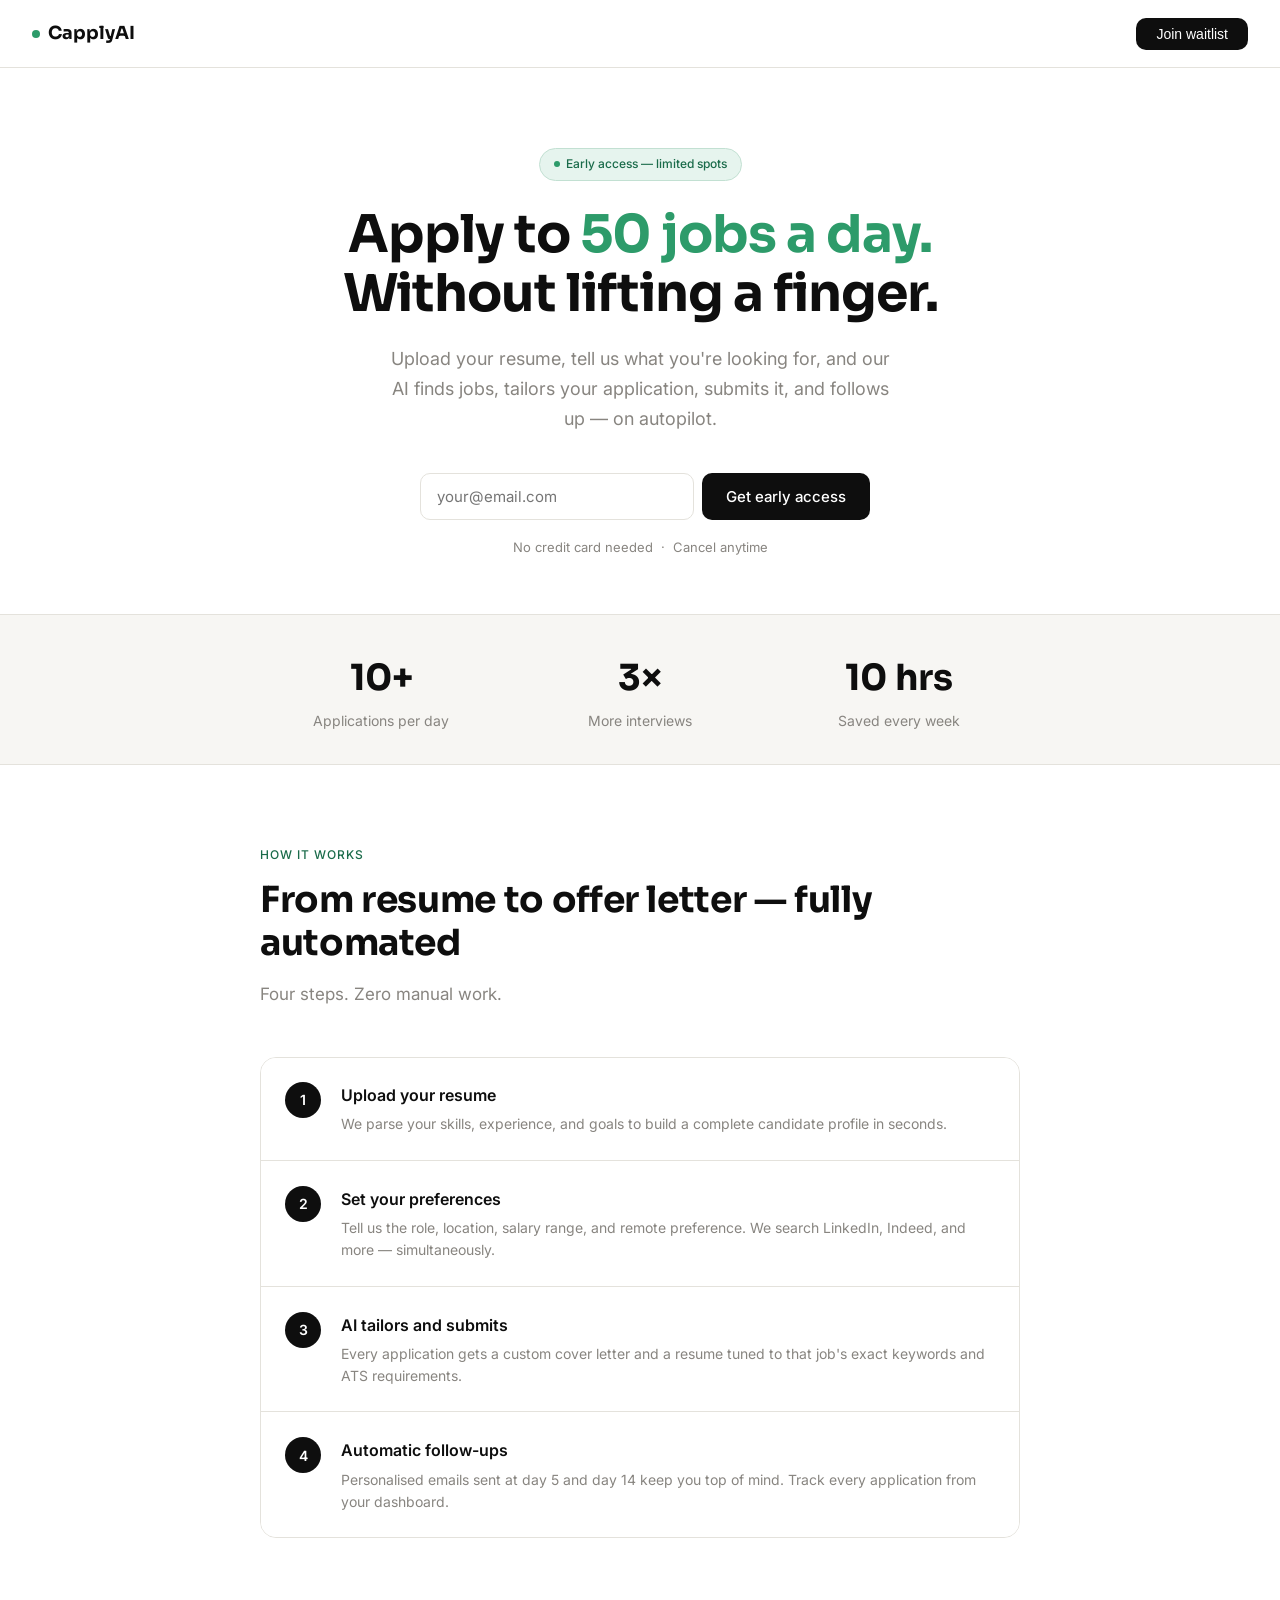
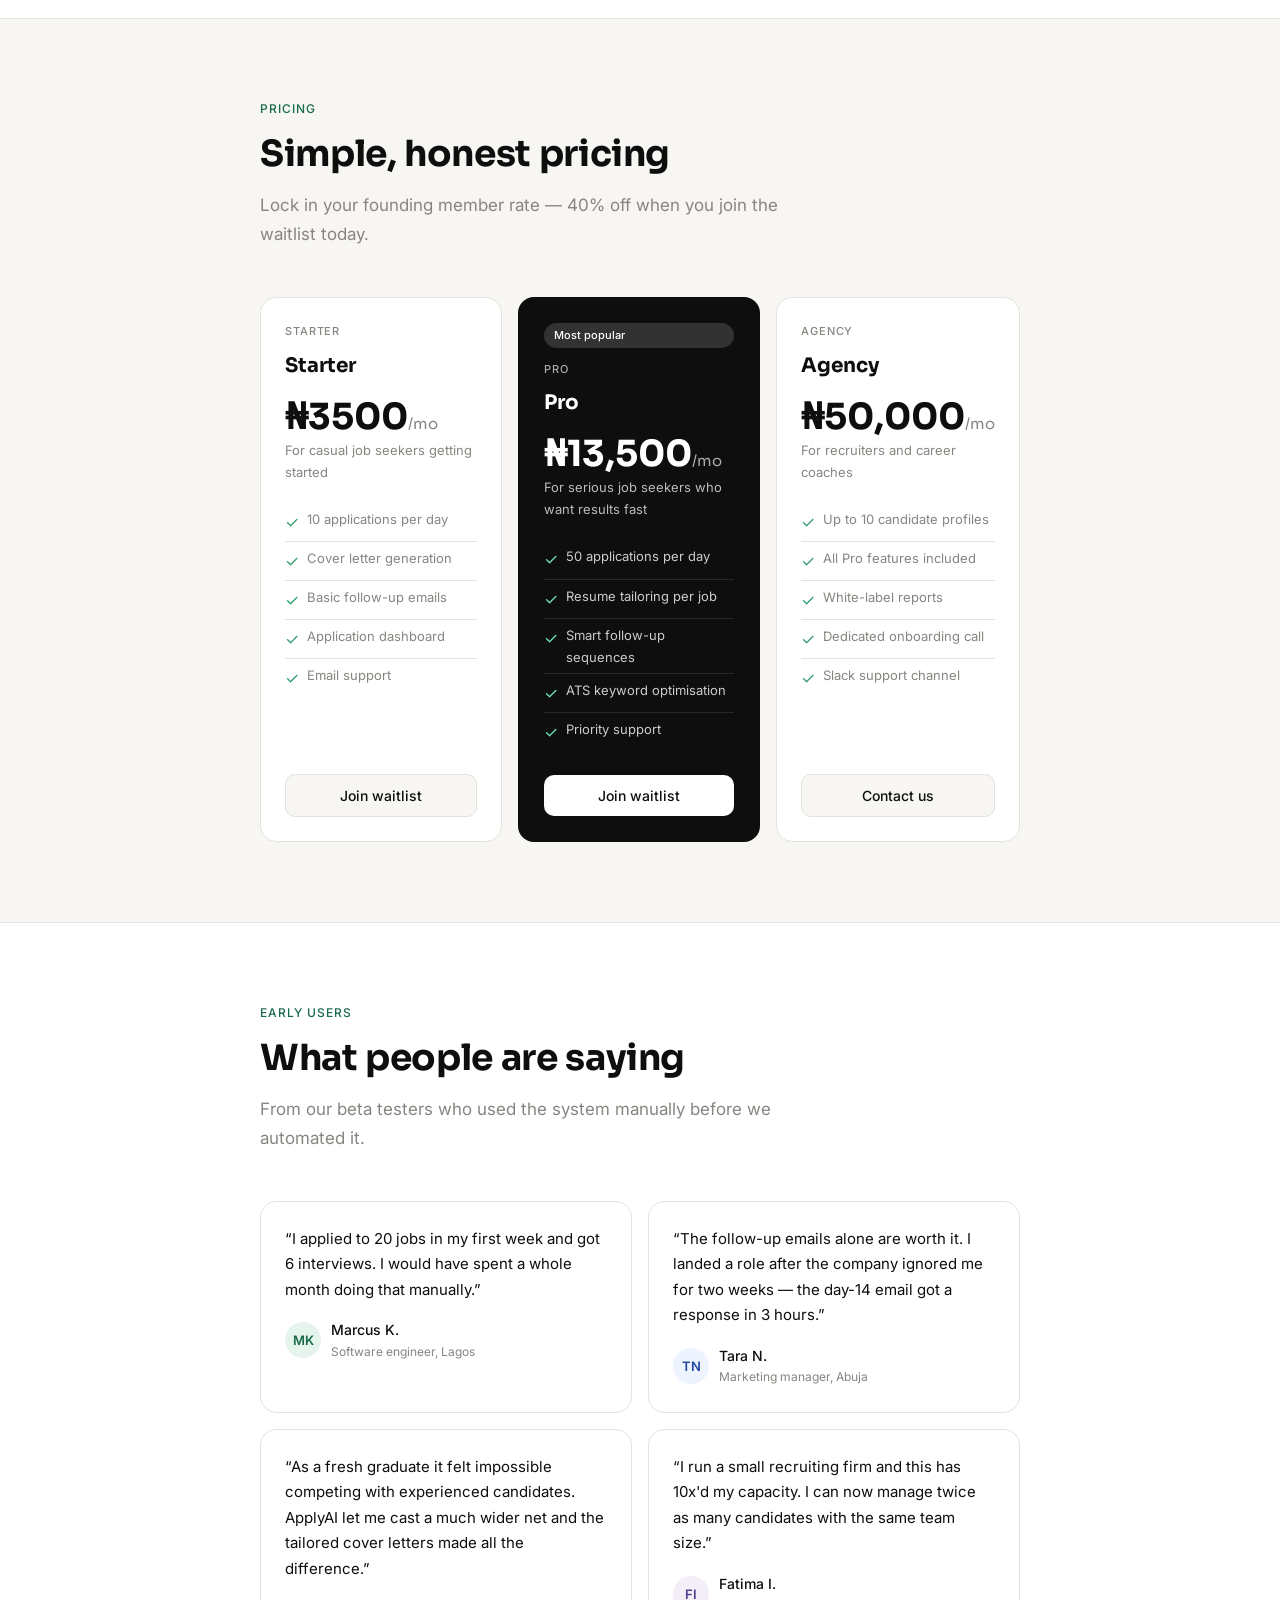
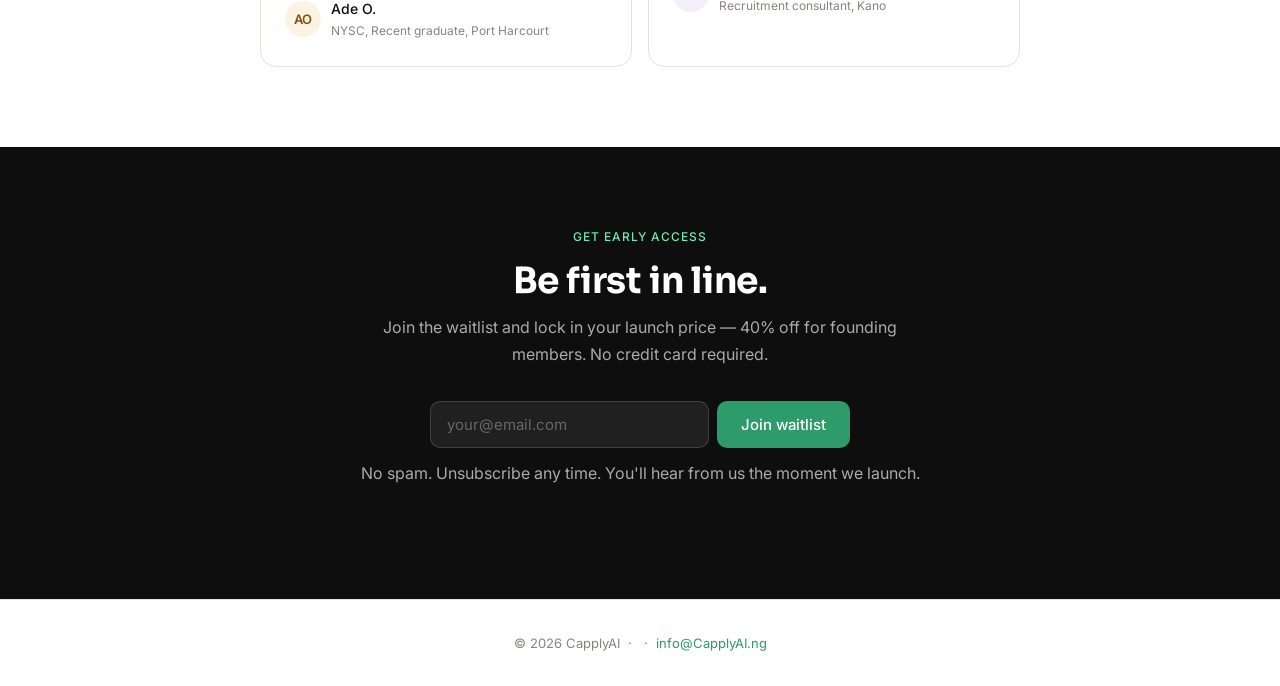
==== CapplyAI/index.html @ 15afe87a "first update" ====
<!DOCTYPE html>
<html lang="en">
  <head>
    <meta charset="UTF-8" />
    <meta name="viewport" content="width=device-width, initial-scale=1.0" />
    <title>ApplyAI — Apply to 50 jobs a day. Without lifting a finger.</title>
    <link href="https://fonts.googleapis.com/css2?family=Inter:wght@400;500;600&family=Sora:wght@600;700&display=swap" rel="stylesheet" />
    <link rel="stylesheet" href="style.css" />
    <script src="app.js" defer></script>
  </head>
  <body>
    <nav>
      <div class="logo"><span class="logo-dot"></span> CapplyAI</div>
      <button class="nav-cta" id="nav-join" type="button">Join waitlist</button>
    </nav>

    <div class="hero">
      <div class="hero-badge"><span></span> Early access — limited spots</div>
      <h1>Apply to <em>50 jobs a day.</em><br />Without lifting a finger.</h1>
      <p class="hero-sub">Upload your resume, tell us what you're looking for, and our AI finds jobs, tailors your application, submits it, and follows up — on autopilot.</p>
      <div class="hero-form">
        <input type="email" id="hero-email" placeholder="your@email.com" />
        <button id="hero-submit" type="button">Get early access</button>
      </div>
      <p class="hero-note">No credit card needed &nbsp;·&nbsp; Cancel anytime</p>
      <p class="success-hero" id="hero-success" aria-live="polite">&#10003; You're on the list! We'll be in touch soon.</p>
    </div>

    <div class="stats">
      <div class="stats-inner">
        <div>
          <div class="stat-num">10+</div>
          <div class="stat-label">Applications per day</div>
        </div>
        <div>
          <div class="stat-num">3×</div>
          <div class="stat-label">More interviews</div>
        </div>
        <div>
          <div class="stat-num">10 hrs</div>
          <div class="stat-label">Saved every week</div>
        </div>
      </div>
    </div>

    <section>
      <div class="section-inner">
        <div class="eyebrow">How it works</div>
        <h2>From resume to offer letter — fully automated</h2>
        <p class="section-sub">Four steps. Zero manual work.</p>
        <div class="steps">
          <div class="step">
            <div class="step-num">1</div>
            <div>
              <div class="step-title">Upload your resume</div>
              <div class="step-desc">We parse your skills, experience, and goals to build a complete candidate profile in seconds.</div>
            </div>
          </div>
          <div class="step">
            <div class="step-num">2</div>
            <div>
              <div class="step-title">Set your preferences</div>
              <div class="step-desc">Tell us the role, location, salary range, and remote preference. We search LinkedIn, Indeed, and more — simultaneously.</div>
            </div>
          </div>
          <div class="step">
            <div class="step-num">3</div>
            <div>
              <div class="step-title">AI tailors and submits</div>
              <div class="step-desc">Every application gets a custom cover letter and a resume tuned to that job's exact keywords and ATS requirements.</div>
            </div>
          </div>
          <div class="step">
            <div class="step-num">4</div>
            <div>
              <div class="step-title">Automatic follow-ups</div>
              <div class="step-desc">Personalised emails sent at day 5 and day 14 keep you top of mind. Track every application from your dashboard.</div>
            </div>
          </div>
        </div>
      </div>
    </section>

    <section class="pricing-section">
      <div class="section-inner">
        <div class="eyebrow">Pricing</div>
        <h2>Simple, honest pricing</h2>
        <p class="section-sub">Lock in your founding member rate — 40% off when you join the waitlist today.</p>
        <div class="pricing-grid">
          <div class="plan">
            <div class="plan-eyebrow">Starter</div>
            <div class="plan-name">Starter</div>
            <div class="plan-price">₦3500<span>/mo</span></div>
            <div class="plan-desc">For casual job seekers getting started</div>
            <ul class="plan-features">
              <li><span class="check">✓</span> 10 applications per day</li>
              <li><span class="check">✓</span> Cover letter generation</li>
              <li><span class="check">✓</span> Basic follow-up emails</li>
              <li><span class="check">✓</span> Application dashboard</li>
              <li><span class="check">✓</span> Email support</li>
            </ul>
            <button class="plan-btn" type="button" id="starter-join">Join waitlist</button>
          </div>

          <div class="plan featured">
            <div class="popular-badge">Most popular</div>
            <div class="plan-eyebrow">Pro</div>
            <div class="plan-name">Pro</div>
            <div class="plan-price">₦13,500<span>/mo</span></div>
            <div class="plan-desc">For serious job seekers who want results fast</div>
            <ul class="plan-features">
              <li><span class="check">✓</span> 50 applications per day</li>
              <li><span class="check">✓</span> Resume tailoring per job</li>
              <li><span class="check">✓</span> Smart follow-up sequences</li>
              <li><span class="check">✓</span> ATS keyword optimisation</li>
              <li><span class="check">✓</span> Priority support</li>
            </ul>
            <button class="plan-btn" type="button" id="pro-join">Join waitlist</button>
          </div>

          <div class="plan">
            <div class="plan-eyebrow">Agency</div>
            <div class="plan-name">Agency</div>
            <div class="plan-price">₦50,000<span>/mo</span></div>
            <div class="plan-desc">For recruiters and career coaches</div>
            <ul class="plan-features">
              <li><span class="check">✓</span> Up to 10 candidate profiles</li>
              <li><span class="check">✓</span> All Pro features included</li>
              <li><span class="check">✓</span> White-label reports</li>
              <li><span class="check">✓</span> Dedicated onboarding call</li>
              <li><span class="check">✓</span> Slack support channel</li>
            </ul>
            <button class="plan-btn" type="button" id="agency-join">Contact us</button>
          </div>
        </div>
      </div>
    </section>

    <section>
      <div class="section-inner">
        <div class="eyebrow">Early users</div>
        <h2>What people are saying</h2>
        <p class="section-sub">From our beta testers who used the system manually before we automated it.</p>
        <div class="testi-grid">
          <div class="testi">
            <div class="testi-text">I applied to 20 jobs in my first week and got 6 interviews. I would have spent a whole month doing that manually.</div>
            <div class="testi-author">
              <div class="avatar" style="background:#E6F4EE; color:#1A6B4A;">MK</div>
              <div>
                <div class="testi-name">Marcus K.</div>
                <div class="testi-role">Software engineer, Lagos</div>
              </div>
            </div>
          </div>
          <div class="testi">
            <div class="testi-text">The follow-up emails alone are worth it. I landed a role after the company ignored me for two weeks — the day-14 email got a response in 3 hours.</div>
            <div class="testi-author">
              <div class="avatar" style="background:#EEF4FF; color:#2248A4;">TN</div>
              <div>
                <div class="testi-name">Tara N.</div>
                <div class="testi-role">Marketing manager, Abuja</div>
              </div>
            </div>
          </div>
          <div class="testi">
            <div class="testi-text">As a fresh graduate it felt impossible competing with experienced candidates. ApplyAI let me cast a much wider net and the tailored cover letters made all the difference.</div>
            <div class="testi-author">
              <div class="avatar" style="background:#FEF3E2; color:#854F0B;">AO</div>
              <div>
                <div class="testi-name">Ade O.</div>
                <div class="testi-role">NYSC, Recent graduate, Port Harcourt</div>
              </div>
            </div>
          </div>
          <div class="testi">
            <div class="testi-text">I run a small recruiting firm and this has 10x'd my capacity. I can now manage twice as many candidates with the same team size.</div>
            <div class="testi-author">
              <div class="avatar" style="background:#F3EEF8; color:#533B8C;">FI</div>
              <div>
                <div class="testi-name">Fatima I.</div>
                <div class="testi-role">Recruitment consultant, Kano</div>
              </div>
            </div>
          </div>
        </div>
      </div>
    </section>

    <section class="waitlist-section" id="waitlist">
      <div class="waitlist-inner">
        <div class="eyebrow" style="color: #6ee9b4;">Get early access</div>
        <h2>Be first in line.</h2>
        <p>Join the waitlist and lock in your launch price — 40% off for founding members. No credit card required.</p>
        <div class="waitlist-form">
          <input type="email" id="waitlist-email" placeholder="your@email.com" />
          <button id="waitlist-submit" type="button">Join waitlist</button>
        </div>
        <p class="waitlist-note">No spam. Unsubscribe any time. You'll hear from us the moment we launch.</p>
        <p class="success-waitlist" id="waitlist-success" aria-live="polite">&#10003; You're on the list! We'll be in touch soon.</p>
      </div>
    </section>

    <footer>
      <p>&copy; 2026 CapplyAI &nbsp;·&nbsp; &nbsp;·&nbsp; <a href="mailto:hello@applyai.ng" style="color: var(--accent-mid);">info@CapplyAI.ng</a></p>
    </footer>
  </body>
</html>
---- CapplyAI/style.css ----
*, *::before, *::after {
  box-sizing: border-box;
  margin: 0;
  padding: 0;
}

:root {
  --black: #0e0e0e;
  --white: #ffffff;
  --surface: #f7f6f3;
  --border: #e4e2dc;
  --muted: #888580;
  --accent: #1a6b4a;
  --accent-light: #e6f4ee;
  --accent-mid: #2d9b6a;
  --danger: #c0392b;
  --info-bg: #eef4ff;
  --info-text: #2248a4;
  --font-display: 'Sora', sans-serif;
  --font-body: 'Inter', sans-serif;
  --radius: 10px;
  --radius-lg: 16px;
}

html {
  scroll-behavior: smooth;
}

body {
  font-family: var(--font-body);
  background: var(--white);
  color: var(--black);
  font-size: 16px;
  line-height: 1.7;
}

a {
  color: inherit;
  text-decoration: none;
}

nav {
  display: flex;
  justify-content: space-between;
  align-items: center;
  padding: 1.1rem 2rem;
  border-bottom: 1px solid var(--border);
  position: sticky;
  top: 0;
  background: rgba(255, 255, 255, 0.95);
  backdrop-filter: blur(8px);
  z-index: 100;
}

.logo {
  font-family: var(--font-display);
  font-size: 18px;
  font-weight: 700;
  color: var(--black);
  display: flex;
  align-items: center;
  gap: 8px;
}

.logo-dot {
  width: 8px;
  height: 8px;
  border-radius: 50%;
  background: var(--accent-mid);
  display: inline-block;
}

.nav-cta {
  background: var(--black);
  color: var(--white);
  padding: 8px 20px;
  border-radius: var(--radius);
  font-size: 14px;
  font-weight: 500;
  border: none;
  cursor: pointer;
}

.nav-cta:hover {
  background: #2a2a2a;
}

.hero {
  max-width: 720px;
  margin: 0 auto;
  padding: 5rem 2rem 3.5rem;
  text-align: center;
}

.hero-badge {
  display: inline-flex;
  align-items: center;
  gap: 6px;
  background: var(--accent-light);
  color: var(--accent);
  font-size: 12px;
  font-weight: 500;
  padding: 5px 14px;
  border-radius: 99px;
  margin-bottom: 1.5rem;
  border: 1px solid #c2e0d2;
}

.hero-badge span {
  width: 6px;
  height: 6px;
  border-radius: 50%;
  background: var(--accent-mid);
  display: inline-block;
  animation: pulse 2s infinite;
}

@keyframes pulse {
  0%,
  100% {
    opacity: 1;
  }
  50% {
    opacity: 0.3;
  }
}

h1 {
  font-family: var(--font-display);
  font-size: clamp(32px, 5vw, 52px);
  font-weight: 700;
  line-height: 1.15;
  color: var(--black);
  margin-bottom: 1.25rem;
  letter-spacing: -0.02em;
}

h1 em {
  font-style: normal;
  color: var(--accent-mid);
}

.hero-sub {
  font-size: 18px;
  color: var(--muted);
  max-width: 520px;
  margin: 0 auto 2.5rem;
  line-height: 1.65;
}

.hero-form {
  display: flex;
  gap: 8px;
  max-width: 440px;
  margin: 0 auto 1rem;
}

.hero-form input {
  flex: 1;
  padding: 13px 16px;
  border-radius: var(--radius);
  border: 1px solid var(--border);
  font-size: 15px;
  font-family: var(--font-body);
  background: var(--white);
  color: var(--black);
  outline: none;
}

.hero-form input:focus {
  border-color: var(--accent-mid);
}

.hero-form button,
.waitlist-form button {
  padding: 13px 24px;
  background: var(--black);
  color: var(--white);
  border: none;
  border-radius: var(--radius);
  font-size: 15px;
  font-weight: 500;
  cursor: pointer;
  white-space: nowrap;
  font-family: var(--font-body);
}

.hero-form button:hover,
.waitlist-form button:hover {
  background: #2a2a2a;
}

.hero-note {
  font-size: 13px;
  color: var(--muted);
}

.success-hero,
.success-waitlist {
  display: none;
  font-size: 15px;
  font-weight: 500;
  margin-top: 0.75rem;
}

.success-hero {
  color: var(--accent);
}

.success-waitlist {
  color: #6ee9b4;
}

.stats {
  background: var(--surface);
  border-top: 1px solid var(--border);
  border-bottom: 1px solid var(--border);
  padding: 2rem;
}

.stats-inner {
  max-width: 760px;
  margin: 0 auto;
  display: grid;
  grid-template-columns: repeat(3, 1fr);
  gap: 1rem;
  text-align: center;
}

.stat-num {
  font-family: var(--font-display);
  font-size: 36px;
  font-weight: 700;
  color: var(--black);
}

.stat-label {
  font-size: 14px;
  color: var(--muted);
}

section {
  padding: 5rem 2rem;
}

.pricing-section {
  background: var(--surface);
  border-top: 1px solid var(--border);
  border-bottom: 1px solid var(--border);
}

.section-inner {
  max-width: 760px;
  margin: 0 auto;
}

.eyebrow {
  font-size: 12px;
  font-weight: 500;
  letter-spacing: 0.08em;
  text-transform: uppercase;
  color: var(--accent);
  margin-bottom: 0.75rem;
}

h2 {
  font-family: var(--font-display);
  font-size: clamp(24px, 3.5vw, 36px);
  font-weight: 700;
  color: var(--black);
  line-height: 1.2;
  margin-bottom: 1rem;
  letter-spacing: -0.01em;
}

.section-sub {
  font-size: 17px;
  color: var(--muted);
  max-width: 520px;
  margin-bottom: 3rem;
}

.steps {
  display: flex;
  flex-direction: column;
  gap: 1px;
  border: 1px solid var(--border);
  border-radius: var(--radius-lg);
  overflow: hidden;
}

.step {
  display: flex;
  align-items: flex-start;
  gap: 1.25rem;
  padding: 1.5rem;
  background: var(--white);
  border-bottom: 1px solid var(--border);
}

.step:last-child {
  border-bottom: none;
}

.step:hover {
  background: var(--surface);
}

.step-num {
  width: 36px;
  height: 36px;
  border-radius: 50%;
  background: var(--black);
  color: var(--white);
  display: flex;
  align-items: center;
  justify-content: center;
  font-size: 14px;
  font-weight: 600;
  flex-shrink: 0;
}

.step-title {
  font-size: 16px;
  font-weight: 600;
  margin-bottom: 4px;
}

.step-desc {
  font-size: 14px;
  color: var(--muted);
  line-height: 1.6;
}

.pricing-grid {
  display: grid;
  grid-template-columns: repeat(3, 1fr);
  gap: 16px;
}

.plan {
  border: 1px solid var(--border);
  border-radius: var(--radius-lg);
  padding: 1.5rem;
  background: var(--white);
  display: flex;
  flex-direction: column;
}

.plan.featured {
  border: 2px solid var(--black);
  background: var(--black);
  color: var(--white);
}

.plan-eyebrow {
  font-size: 11px;
  font-weight: 500;
  letter-spacing: 0.08em;
  text-transform: uppercase;
  color: var(--muted);
  margin-bottom: 0.5rem;
}

.plan.featured .plan-eyebrow {
  color: #aaa;
}

.popular-badge {
  display: inline-block;
  background: var(--accent-light);
  color: var(--accent);
  font-size: 11px;
  padding: 3px 10px;
  border-radius: 99px;
  margin-bottom: 0.75rem;
  font-weight: 500;
}

.plan.featured .popular-badge {
  background: rgba(255, 255, 255, 0.15);
  color: #fff;
}

.plan-name {
  font-family: var(--font-display);
  font-size: 20px;
  font-weight: 700;
  margin-bottom: 0.25rem;
}

.plan-price {
  font-family: var(--font-display);
  font-size: 36px;
  font-weight: 700;
  line-height: 1;
  margin: 0.75rem 0 0.25rem;
}

.plan-price span {
  font-size: 15px;
  font-weight: 400;
  color: var(--muted);
}

.plan.featured .plan-price span {
  color: #aaa;
}

.plan-desc {
  font-size: 13px;
  color: var(--muted);
  margin-bottom: 1.25rem;
}

.plan.featured .plan-desc {
  color: #bbb;
}

.plan-features {
  list-style: none;
  margin-bottom: 1.5rem;
  flex: 1;
}

.plan-features li {
  font-size: 13px;
  color: var(--muted);
  padding: 5px 0;
  display: flex;
  align-items: flex-start;
  gap: 8px;
  border-bottom: 1px solid var(--border);
}

.plan.featured .plan-features li {
  color: #ccc;
  border-bottom-color: rgba(255, 255, 255, 0.1);
}

.plan-features li:last-child {
  border-bottom: none;
}

.check {
  color: var(--accent-mid);
  font-size: 16px;
  flex-shrink: 0;
  margin-top: 1px;
}

.plan.featured .check {
  color: #6ee9b4;
}

.plan-btn {
  width: 100%;
  padding: 12px;
  border-radius: var(--radius);
  font-size: 14px;
  font-weight: 500;
  cursor: pointer;
  font-family: var(--font-body);
  border: 1px solid var(--border);
  background: var(--surface);
  color: var(--black);
}

.plan-btn:hover {
  background: var(--border);
}

.plan.featured .plan-btn {
  background: var(--white);
  color: var(--black);
  border: none;
}

.plan.featured .plan-btn:hover {
  background: #e8e8e8;
}

.testi-grid {
  display: grid;
  grid-template-columns: 1fr 1fr;
  gap: 16px;
}

.testi {
  border: 1px solid var(--border);
  border-radius: var(--radius-lg);
  padding: 1.5rem;
  background: var(--white);
}

.testi-text {
  font-size: 15px;
  line-height: 1.7;
  margin-bottom: 1rem;
  color: var(--black);
}

.testi-text::before {
  content: '“';
}

.testi-text::after {
  content: '”';
}

.testi-author {
  display: flex;
  align-items: center;
  gap: 10px;
}

.avatar {
  width: 36px;
  height: 36px;
  border-radius: 50%;
  display: flex;
  align-items: center;
  justify-content: center;
  font-size: 13px;
  font-weight: 600;
  flex-shrink: 0;
}

.testi-name {
  font-size: 14px;
  font-weight: 500;
}

.testi-role {
  font-size: 12px;
  color: var(--muted);
}

.waitlist-section {
  background: var(--black);
  color: var(--white);
}

.waitlist-inner {
  max-width: 560px;
  margin: 0 auto;
  text-align: center;
}

.waitlist-inner h2 {
  color: var(--white);
  margin-bottom: 0.75rem;
}

.waitlist-inner p {
  color: #aaa;
  margin-bottom: 2rem;
  font-size: 16px;
}

.waitlist-form {
  display: flex;
  gap: 8px;
  max-width: 420px;
  margin: 0 auto 0.75rem;
}

.waitlist-form input {
  flex: 1;
  padding: 13px 16px;
  border-radius: var(--radius);
  border: 1px solid rgba(255, 255, 255, 0.15);
  background: rgba(255, 255, 255, 0.08);
  color: var(--white);
  font-size: 15px;
  font-family: var(--font-body);
  outline: none;
}

.waitlist-form input::placeholder {
  color: #666;
}

.waitlist-form input:focus {
  border-color: var(--accent-mid);
}

.waitlist-form button {
  background: var(--accent-mid);
}

.waitlist-form button:hover {
  background: var(--accent);
}

.waitlist-note {
  font-size: 12px;
  color: #666;
}

footer {
  padding: 2rem;
  border-top: 1px solid var(--border);
  text-align: center;
  font-size: 13px;
  color: var(--muted);
}

button:disabled {
  opacity: 0.7;
  cursor: wait;
}

@media (max-width: 640px) {
  .pricing-grid {
    grid-template-columns: 1fr;
  }

  .testi-grid {
    grid-template-columns: 1fr;
  }

  .stats-inner {
    grid-template-columns: 1fr;
    gap: 1.5rem;
  }

  .hero-form {
    flex-direction: column;
  }

  .waitlist-form {
    flex-direction: column;
  }

  nav {
    padding: 1rem;
  }

  section {
    padding: 3.5rem 1.25rem;
  }
}
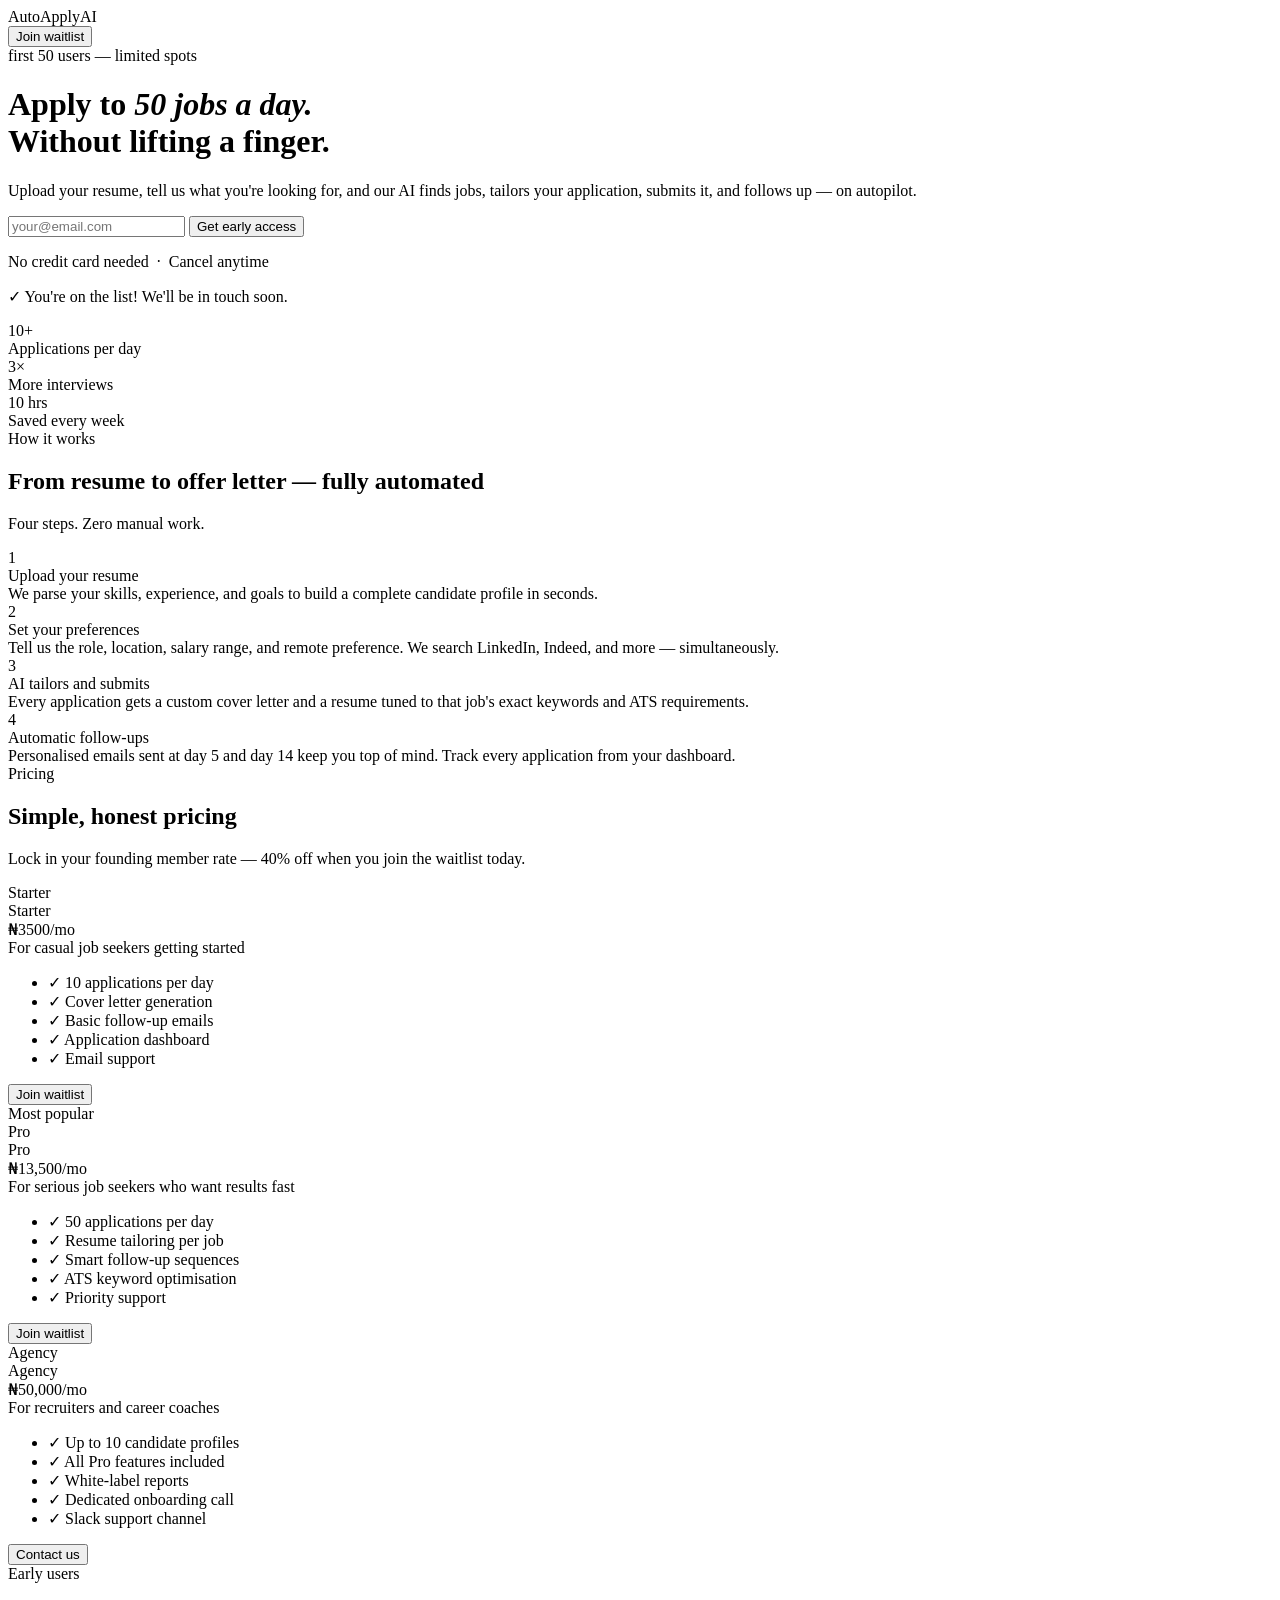
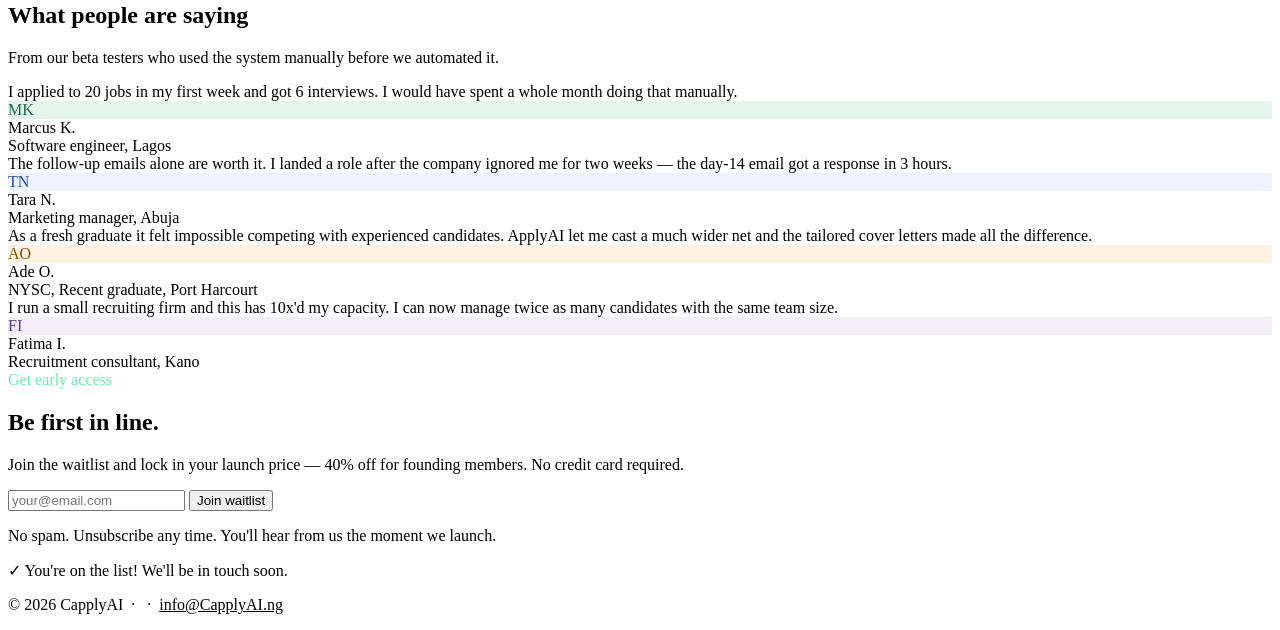
==== commit 2c86f658: "update" ====
--- a/CapplyAI/index.html
+++ b/CapplyAI/index.html
@@ -10,12 +10,12 @@
   </head>
   <body>
     <nav>
-      <div class="logo"><span class="logo-dot"></span> CapplyAI</div>
+      <div class="logo"><span class="logo-dot"></span> AutoApplyAI</div>
       <button class="nav-cta" id="nav-join" type="button">Join waitlist</button>
     </nav>
 
     <div class="hero">
-      <div class="hero-badge"><span></span> Early access — limited spots</div>
+      <div class="hero-badge"><span></span> first 50 users — limited spots</div>
       <h1>Apply to <em>50 jobs a day.</em><br />Without lifting a finger.</h1>
       <p class="hero-sub">Upload your resume, tell us what you're looking for, and our AI finds jobs, tailors your application, submits it, and follows up — on autopilot.</p>
       <div class="hero-form">
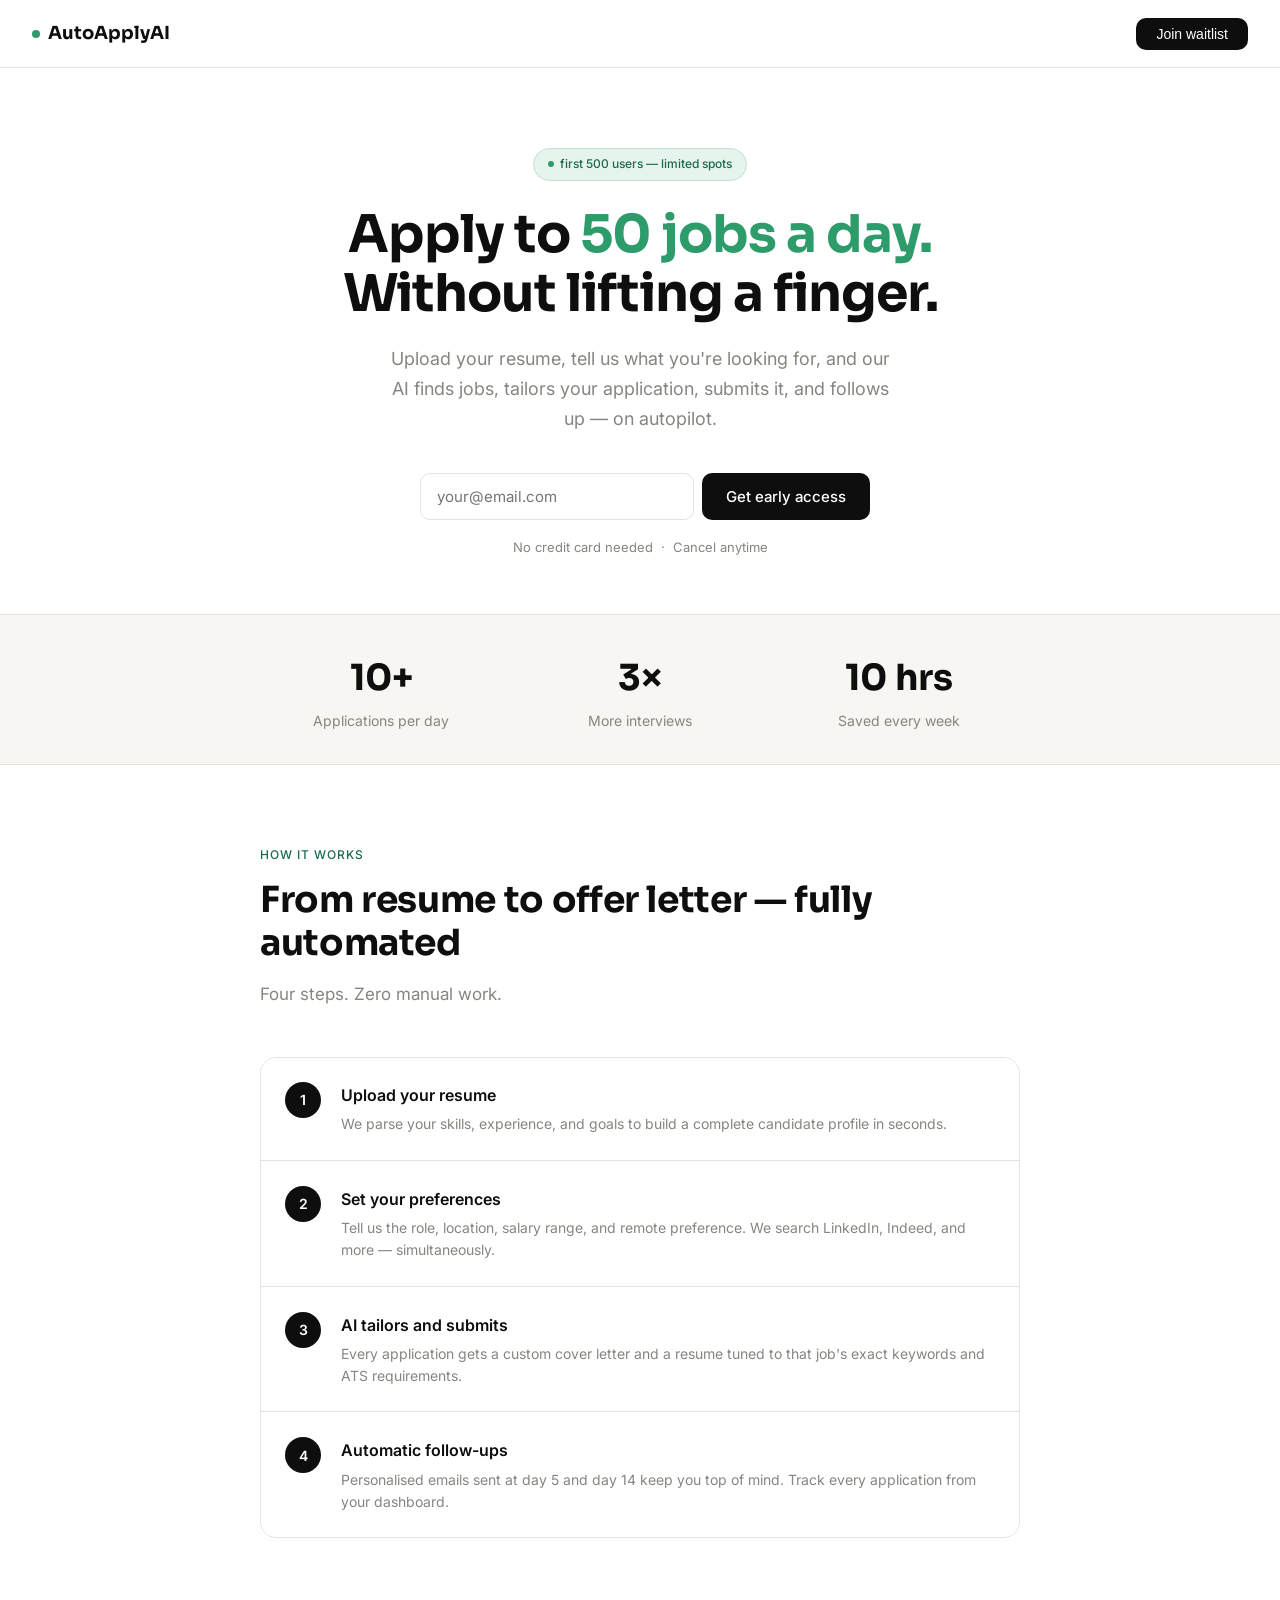
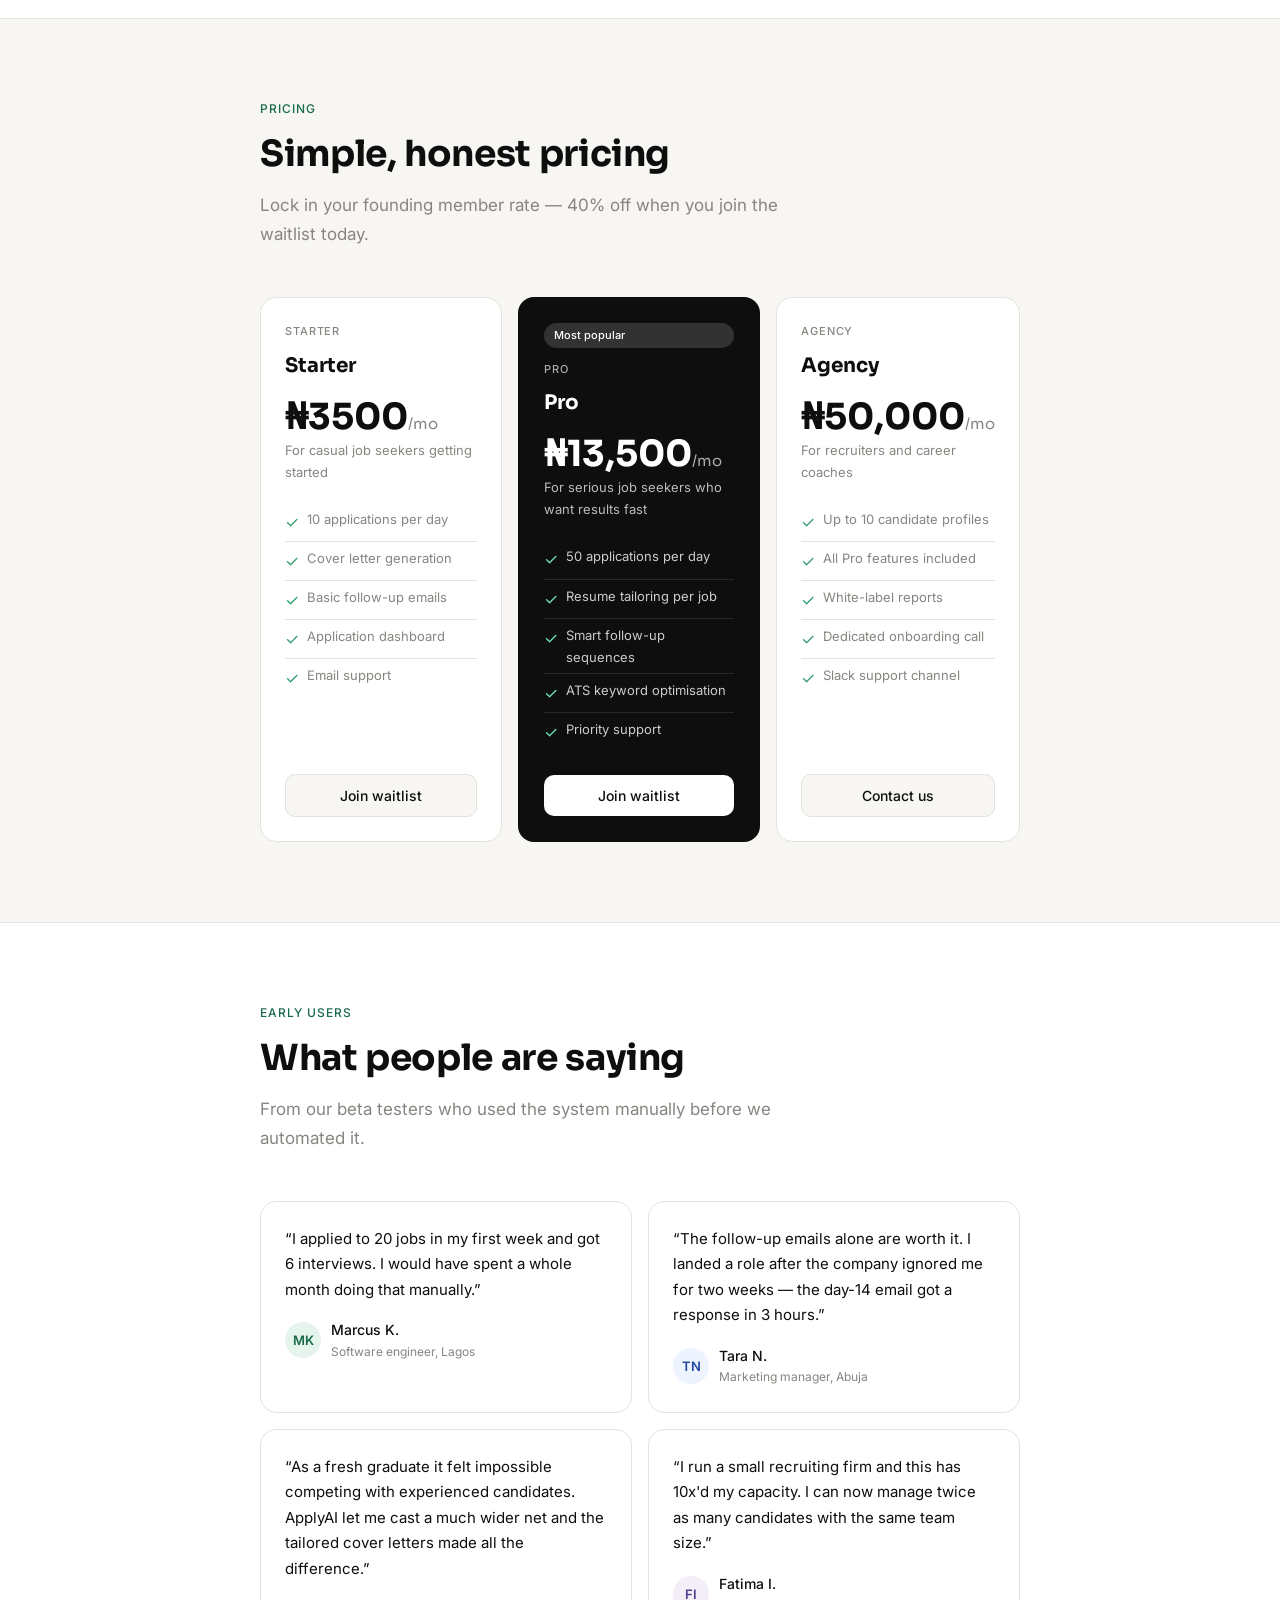
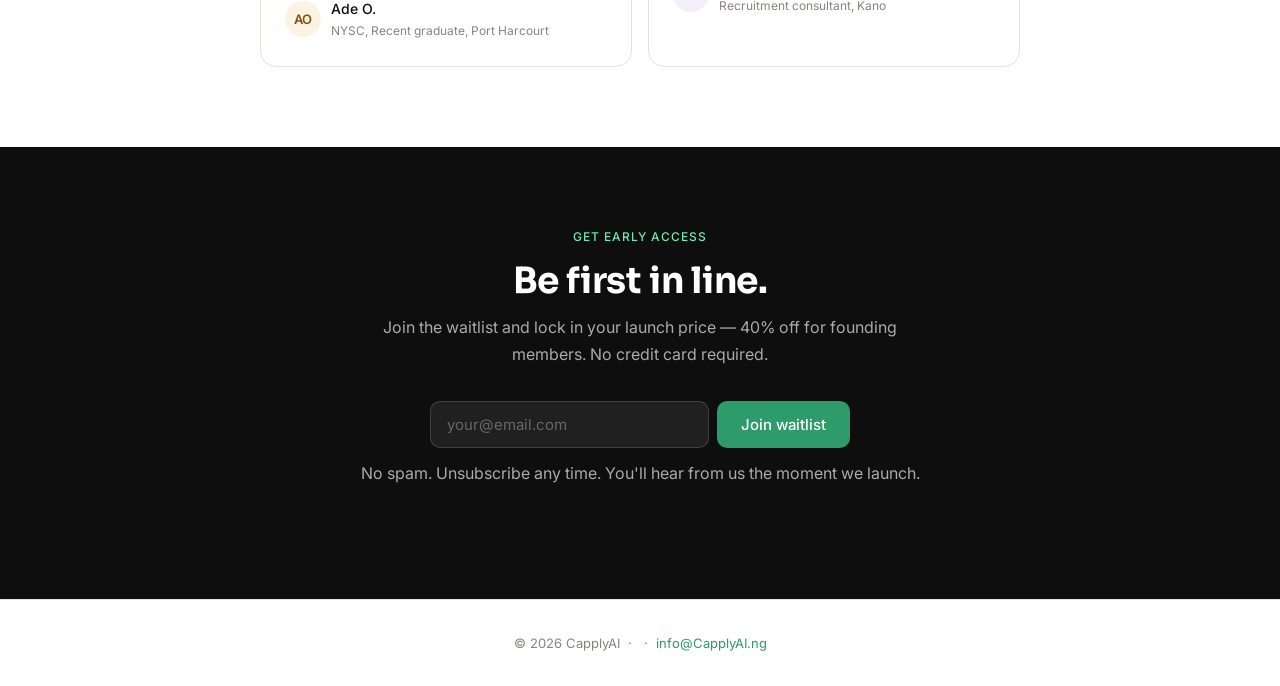
==== commit 1cf39d39: "update updated redirecting link" ====
--- a/CapplyAI/index.html
+++ b/CapplyAI/index.html
@@ -5,8 +5,8 @@
     <meta name="viewport" content="width=device-width, initial-scale=1.0" />
     <title>ApplyAI — Apply to 50 jobs a day. Without lifting a finger.</title>
     <link href="https://fonts.googleapis.com/css2?family=Inter:wght@400;500;600&family=Sora:wght@600;700&display=swap" rel="stylesheet" />
-    <link rel="stylesheet" href="style.css" />
-    <script src="app.js" defer></script>
+    <link rel="stylesheet" href="../style.css" />
+    <script src="../app.js" defer></script>
   </head>
   <body>
     <nav>
@@ -15,7 +15,7 @@
     </nav>
 
     <div class="hero">
-      <div class="hero-badge"><span></span> first 50 users — limited spots</div>
+      <div class="hero-badge"><span></span> first 500 users — limited spots</div>
       <h1>Apply to <em>50 jobs a day.</em><br />Without lifting a finger.</h1>
       <p class="hero-sub">Upload your resume, tell us what you're looking for, and our AI finds jobs, tailors your application, submits it, and follows up — on autopilot.</p>
       <div class="hero-form">
--- a/style.css
+++ b/style.css
@@ -0,0 +1,643 @@
+*, *::before, *::after {
+  box-sizing: border-box;
+  margin: 0;
+  padding: 0;
+}
+
+:root {
+  --black: #0e0e0e;
+  --white: #ffffff;
+  --surface: #f7f6f3;
+  --border: #e4e2dc;
+  --muted: #888580;
+  --accent: #1a6b4a;
+  --accent-light: #e6f4ee;
+  --accent-mid: #2d9b6a;
+  --danger: #c0392b;
+  --info-bg: #eef4ff;
+  --info-text: #2248a4;
+  --font-display: 'Sora', sans-serif;
+  --font-body: 'Inter', sans-serif;
+  --radius: 10px;
+  --radius-lg: 16px;
+}
+
+html {
+  scroll-behavior: smooth;
+}
+
+body {
+  font-family: var(--font-body);
+  background: var(--white);
+  color: var(--black);
+  font-size: 16px;
+  line-height: 1.7;
+}
+
+a {
+  color: inherit;
+  text-decoration: none;
+}
+
+nav {
+  display: flex;
+  justify-content: space-between;
+  align-items: center;
+  padding: 1.1rem 2rem;
+  border-bottom: 1px solid var(--border);
+  position: sticky;
+  top: 0;
+  background: rgba(255, 255, 255, 0.95);
+  backdrop-filter: blur(8px);
+  z-index: 100;
+}
+
+.logo {
+  font-family: var(--font-display);
+  font-size: 18px;
+  font-weight: 700;
+  color: var(--black);
+  display: flex;
+  align-items: center;
+  gap: 8px;
+}
+
+.logo-dot {
+  width: 8px;
+  height: 8px;
+  border-radius: 50%;
+  background: var(--accent-mid);
+  display: inline-block;
+}
+
+.nav-cta {
+  background: var(--black);
+  color: var(--white);
+  padding: 8px 20px;
+  border-radius: var(--radius);
+  font-size: 14px;
+  font-weight: 500;
+  border: none;
+  cursor: pointer;
+}
+
+.nav-cta:hover {
+  background: #2a2a2a;
+}
+
+.hero {
+  max-width: 720px;
+  margin: 0 auto;
+  padding: 5rem 2rem 3.5rem;
+  text-align: center;
+}
+
+.hero-badge {
+  display: inline-flex;
+  align-items: center;
+  gap: 6px;
+  background: var(--accent-light);
+  color: var(--accent);
+  font-size: 12px;
+  font-weight: 500;
+  padding: 5px 14px;
+  border-radius: 99px;
+  margin-bottom: 1.5rem;
+  border: 1px solid #c2e0d2;
+}
+
+.hero-badge span {
+  width: 6px;
+  height: 6px;
+  border-radius: 50%;
+  background: var(--accent-mid);
+  display: inline-block;
+  animation: pulse 2s infinite;
+}
+
+@keyframes pulse {
+  0%,
+  100% {
+    opacity: 1;
+  }
+  50% {
+    opacity: 0.3;
+  }
+}
+
+h1 {
+  font-family: var(--font-display);
+  font-size: clamp(32px, 5vw, 52px);
+  font-weight: 700;
+  line-height: 1.15;
+  color: var(--black);
+  margin-bottom: 1.25rem;
+  letter-spacing: -0.02em;
+}
+
+h1 em {
+  font-style: normal;
+  color: var(--accent-mid);
+}
+
+.hero-sub {
+  font-size: 18px;
+  color: var(--muted);
+  max-width: 520px;
+  margin: 0 auto 2.5rem;
+  line-height: 1.65;
+}
+
+.hero-form {
+  display: flex;
+  gap: 8px;
+  max-width: 440px;
+  margin: 0 auto 1rem;
+}
+
+.hero-form input {
+  flex: 1;
+  padding: 13px 16px;
+  border-radius: var(--radius);
+  border: 1px solid var(--border);
+  font-size: 15px;
+  font-family: var(--font-body);
+  background: var(--white);
+  color: var(--black);
+  outline: none;
+}
+
+.hero-form input:focus {
+  border-color: var(--accent-mid);
+}
+
+.hero-form button,
+.waitlist-form button {
+  padding: 13px 24px;
+  background: var(--black);
+  color: var(--white);
+  border: none;
+  border-radius: var(--radius);
+  font-size: 15px;
+  font-weight: 500;
+  cursor: pointer;
+  white-space: nowrap;
+  font-family: var(--font-body);
+}
+
+.hero-form button:hover,
+.waitlist-form button:hover {
+  background: #2a2a2a;
+}
+
+.hero-note {
+  font-size: 13px;
+  color: var(--muted);
+}
+
+.success-hero,
+.success-waitlist {
+  display: none;
+  font-size: 15px;
+  font-weight: 500;
+  margin-top: 0.75rem;
+}
+
+.success-hero {
+  color: var(--accent);
+}
+
+.success-waitlist {
+  color: #6ee9b4;
+}
+
+.stats {
+  background: var(--surface);
+  border-top: 1px solid var(--border);
+  border-bottom: 1px solid var(--border);
+  padding: 2rem;
+}
+
+.stats-inner {
+  max-width: 760px;
+  margin: 0 auto;
+  display: grid;
+  grid-template-columns: repeat(3, 1fr);
+  gap: 1rem;
+  text-align: center;
+}
+
+.stat-num {
+  font-family: var(--font-display);
+  font-size: 36px;
+  font-weight: 700;
+  color: var(--black);
+}
+
+.stat-label {
+  font-size: 14px;
+  color: var(--muted);
+}
+
+section {
+  padding: 5rem 2rem;
+}
+
+.pricing-section {
+  background: var(--surface);
+  border-top: 1px solid var(--border);
+  border-bottom: 1px solid var(--border);
+}
+
+.section-inner {
+  max-width: 760px;
+  margin: 0 auto;
+}
+
+.eyebrow {
+  font-size: 12px;
+  font-weight: 500;
+  letter-spacing: 0.08em;
+  text-transform: uppercase;
+  color: var(--accent);
+  margin-bottom: 0.75rem;
+}
+
+h2 {
+  font-family: var(--font-display);
+  font-size: clamp(24px, 3.5vw, 36px);
+  font-weight: 700;
+  color: var(--black);
+  line-height: 1.2;
+  margin-bottom: 1rem;
+  letter-spacing: -0.01em;
+}
+
+.section-sub {
+  font-size: 17px;
+  color: var(--muted);
+  max-width: 520px;
+  margin-bottom: 3rem;
+}
+
+.steps {
+  display: flex;
+  flex-direction: column;
+  gap: 1px;
+  border: 1px solid var(--border);
+  border-radius: var(--radius-lg);
+  overflow: hidden;
+}
+
+.step {
+  display: flex;
+  align-items: flex-start;
+  gap: 1.25rem;
+  padding: 1.5rem;
+  background: var(--white);
+  border-bottom: 1px solid var(--border);
+}
+
+.step:last-child {
+  border-bottom: none;
+}
+
+.step:hover {
+  background: var(--surface);
+}
+
+.step-num {
+  width: 36px;
+  height: 36px;
+  border-radius: 50%;
+  background: var(--black);
+  color: var(--white);
+  display: flex;
+  align-items: center;
+  justify-content: center;
+  font-size: 14px;
+  font-weight: 600;
+  flex-shrink: 0;
+}
+
+.step-title {
+  font-size: 16px;
+  font-weight: 600;
+  margin-bottom: 4px;
+}
+
+.step-desc {
+  font-size: 14px;
+  color: var(--muted);
+  line-height: 1.6;
+}
+
+.pricing-grid {
+  display: grid;
+  grid-template-columns: repeat(3, 1fr);
+  gap: 16px;
+}
+
+.plan {
+  border: 1px solid var(--border);
+  border-radius: var(--radius-lg);
+  padding: 1.5rem;
+  background: var(--white);
+  display: flex;
+  flex-direction: column;
+}
+
+.plan.featured {
+  border: 2px solid var(--black);
+  background: var(--black);
+  color: var(--white);
+}
+
+.plan-eyebrow {
+  font-size: 11px;
+  font-weight: 500;
+  letter-spacing: 0.08em;
+  text-transform: uppercase;
+  color: var(--muted);
+  margin-bottom: 0.5rem;
+}
+
+.plan.featured .plan-eyebrow {
+  color: #aaa;
+}
+
+.popular-badge {
+  display: inline-block;
+  background: var(--accent-light);
+  color: var(--accent);
+  font-size: 11px;
+  padding: 3px 10px;
+  border-radius: 99px;
+  margin-bottom: 0.75rem;
+  font-weight: 500;
+}
+
+.plan.featured .popular-badge {
+  background: rgba(255, 255, 255, 0.15);
+  color: #fff;
+}
+
+.plan-name {
+  font-family: var(--font-display);
+  font-size: 20px;
+  font-weight: 700;
+  margin-bottom: 0.25rem;
+}
+
+.plan-price {
+  font-family: var(--font-display);
+  font-size: 36px;
+  font-weight: 700;
+  line-height: 1;
+  margin: 0.75rem 0 0.25rem;
+}
+
+.plan-price span {
+  font-size: 15px;
+  font-weight: 400;
+  color: var(--muted);
+}
+
+.plan.featured .plan-price span {
+  color: #aaa;
+}
+
+.plan-desc {
+  font-size: 13px;
+  color: var(--muted);
+  margin-bottom: 1.25rem;
+}
+
+.plan.featured .plan-desc {
+  color: #bbb;
+}
+
+.plan-features {
+  list-style: none;
+  margin-bottom: 1.5rem;
+  flex: 1;
+}
+
+.plan-features li {
+  font-size: 13px;
+  color: var(--muted);
+  padding: 5px 0;
+  display: flex;
+  align-items: flex-start;
+  gap: 8px;
+  border-bottom: 1px solid var(--border);
+}
+
+.plan.featured .plan-features li {
+  color: #ccc;
+  border-bottom-color: rgba(255, 255, 255, 0.1);
+}
+
+.plan-features li:last-child {
+  border-bottom: none;
+}
+
+.check {
+  color: var(--accent-mid);
+  font-size: 16px;
+  flex-shrink: 0;
+  margin-top: 1px;
+}
+
+.plan.featured .check {
+  color: #6ee9b4;
+}
+
+.plan-btn {
+  width: 100%;
+  padding: 12px;
+  border-radius: var(--radius);
+  font-size: 14px;
+  font-weight: 500;
+  cursor: pointer;
+  font-family: var(--font-body);
+  border: 1px solid var(--border);
+  background: var(--surface);
+  color: var(--black);
+}
+
+.plan-btn:hover {
+  background: var(--border);
+}
+
+.plan.featured .plan-btn {
+  background: var(--white);
+  color: var(--black);
+  border: none;
+}
+
+.plan.featured .plan-btn:hover {
+  background: #e8e8e8;
+}
+
+.testi-grid {
+  display: grid;
+  grid-template-columns: 1fr 1fr;
+  gap: 16px;
+}
+
+.testi {
+  border: 1px solid var(--border);
+  border-radius: var(--radius-lg);
+  padding: 1.5rem;
+  background: var(--white);
+}
+
+.testi-text {
+  font-size: 15px;
+  line-height: 1.7;
+  margin-bottom: 1rem;
+  color: var(--black);
+}
+
+.testi-text::before {
+  content: '“';
+}
+
+.testi-text::after {
+  content: '”';
+}
+
+.testi-author {
+  display: flex;
+  align-items: center;
+  gap: 10px;
+}
+
+.avatar {
+  width: 36px;
+  height: 36px;
+  border-radius: 50%;
+  display: flex;
+  align-items: center;
+  justify-content: center;
+  font-size: 13px;
+  font-weight: 600;
+  flex-shrink: 0;
+}
+
+.testi-name {
+  font-size: 14px;
+  font-weight: 500;
+}
+
+.testi-role {
+  font-size: 12px;
+  color: var(--muted);
+}
+
+.waitlist-section {
+  background: var(--black);
+  color: var(--white);
+}
+
+.waitlist-inner {
+  max-width: 560px;
+  margin: 0 auto;
+  text-align: center;
+}
+
+.waitlist-inner h2 {
+  color: var(--white);
+  margin-bottom: 0.75rem;
+}
+
+.waitlist-inner p {
+  color: #aaa;
+  margin-bottom: 2rem;
+  font-size: 16px;
+}
+
+.waitlist-form {
+  display: flex;
+  gap: 8px;
+  max-width: 420px;
+  margin: 0 auto 0.75rem;
+}
+
+.waitlist-form input {
+  flex: 1;
+  padding: 13px 16px;
+  border-radius: var(--radius);
+  border: 1px solid rgba(255, 255, 255, 0.15);
+  background: rgba(255, 255, 255, 0.08);
+  color: var(--white);
+  font-size: 15px;
+  font-family: var(--font-body);
+  outline: none;
+}
+
+.waitlist-form input::placeholder {
+  color: #666;
+}
+
+.waitlist-form input:focus {
+  border-color: var(--accent-mid);
+}
+
+.waitlist-form button {
+  background: var(--accent-mid);
+}
+
+.waitlist-form button:hover {
+  background: var(--accent);
+}
+
+.waitlist-note {
+  font-size: 12px;
+  color: #666;
+}
+
+footer {
+  padding: 2rem;
+  border-top: 1px solid var(--border);
+  text-align: center;
+  font-size: 13px;
+  color: var(--muted);
+}
+
+button:disabled {
+  opacity: 0.7;
+  cursor: wait;
+}
+
+@media (max-width: 640px) {
+  .pricing-grid {
+    grid-template-columns: 1fr;
+  }
+
+  .testi-grid {
+    grid-template-columns: 1fr;
+  }
+
+  .stats-inner {
+    grid-template-columns: 1fr;
+    gap: 1.5rem;
+  }
+
+  .hero-form {
+    flex-direction: column;
+  }
+
+  .waitlist-form {
+    flex-direction: column;
+  }
+
+  nav {
+    padding: 1rem;
+  }
+
+  section {
+    padding: 3.5rem 1.25rem;
+  }
+}
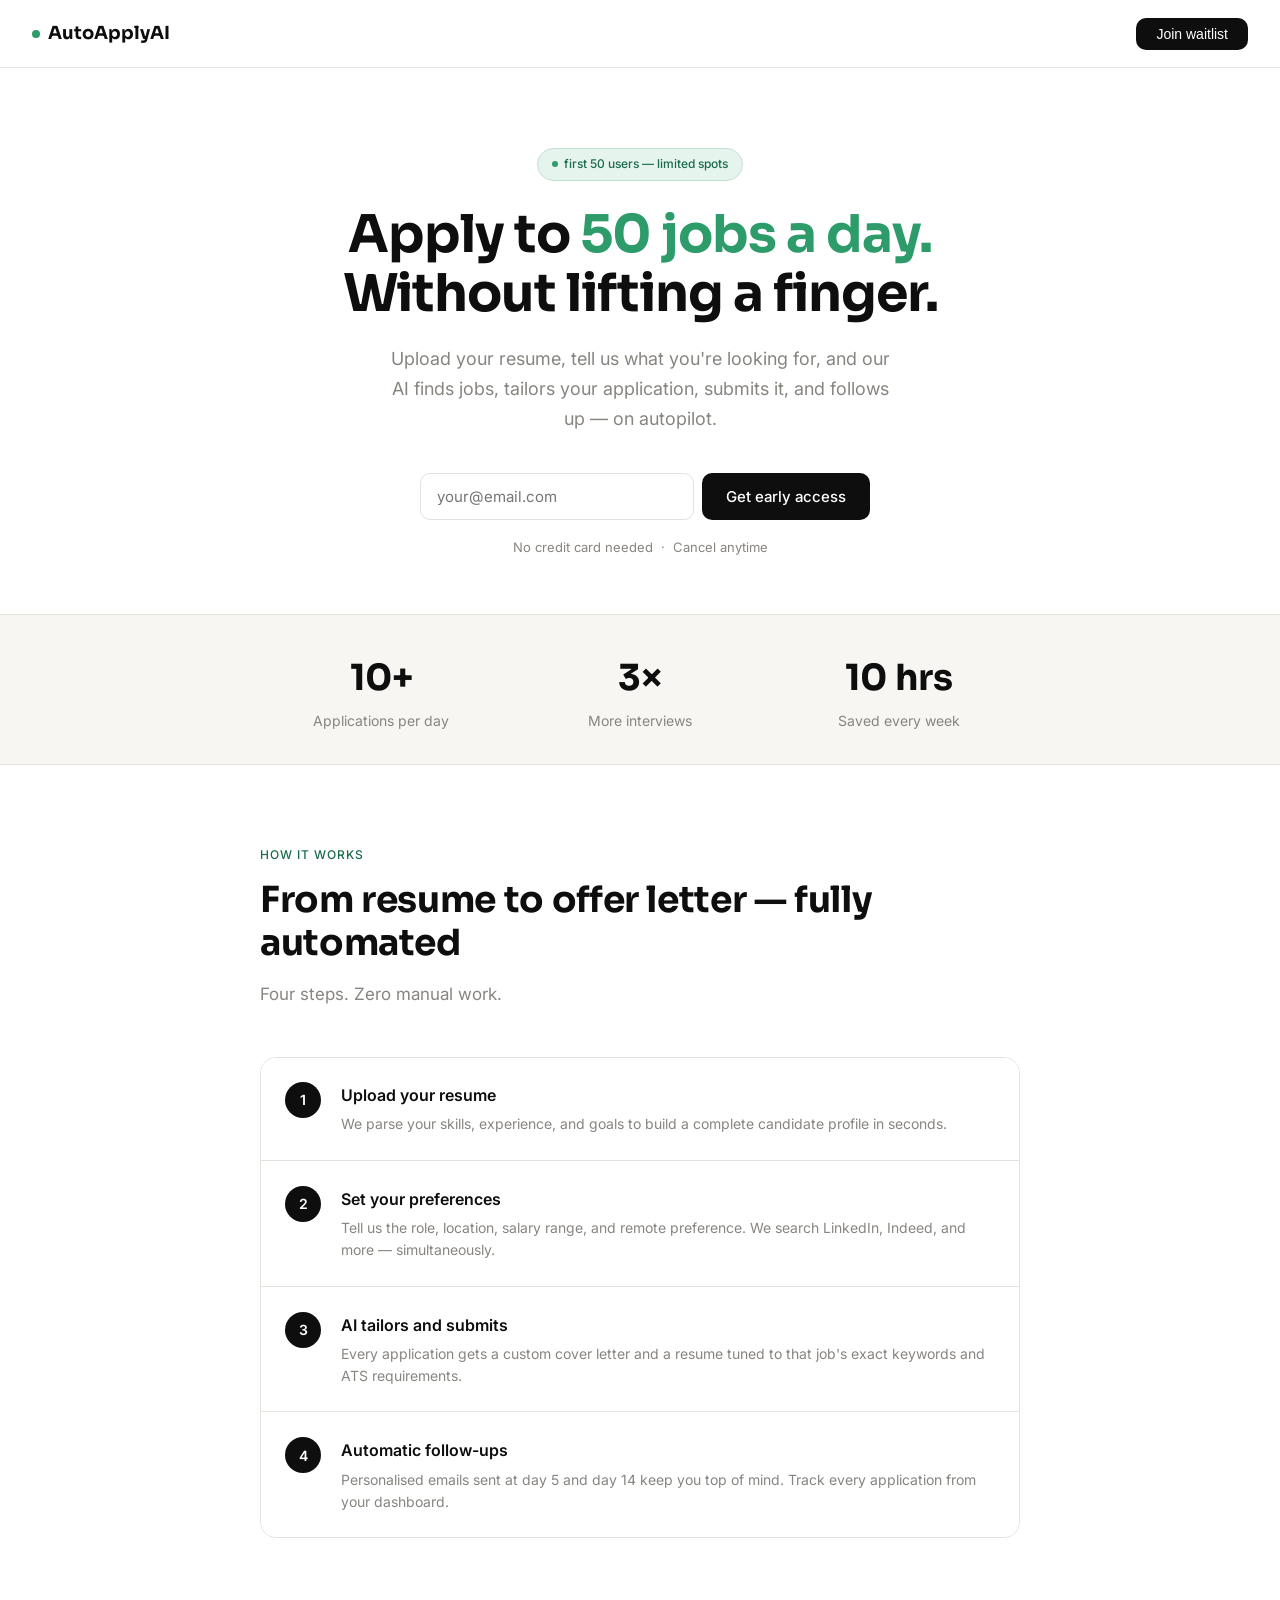
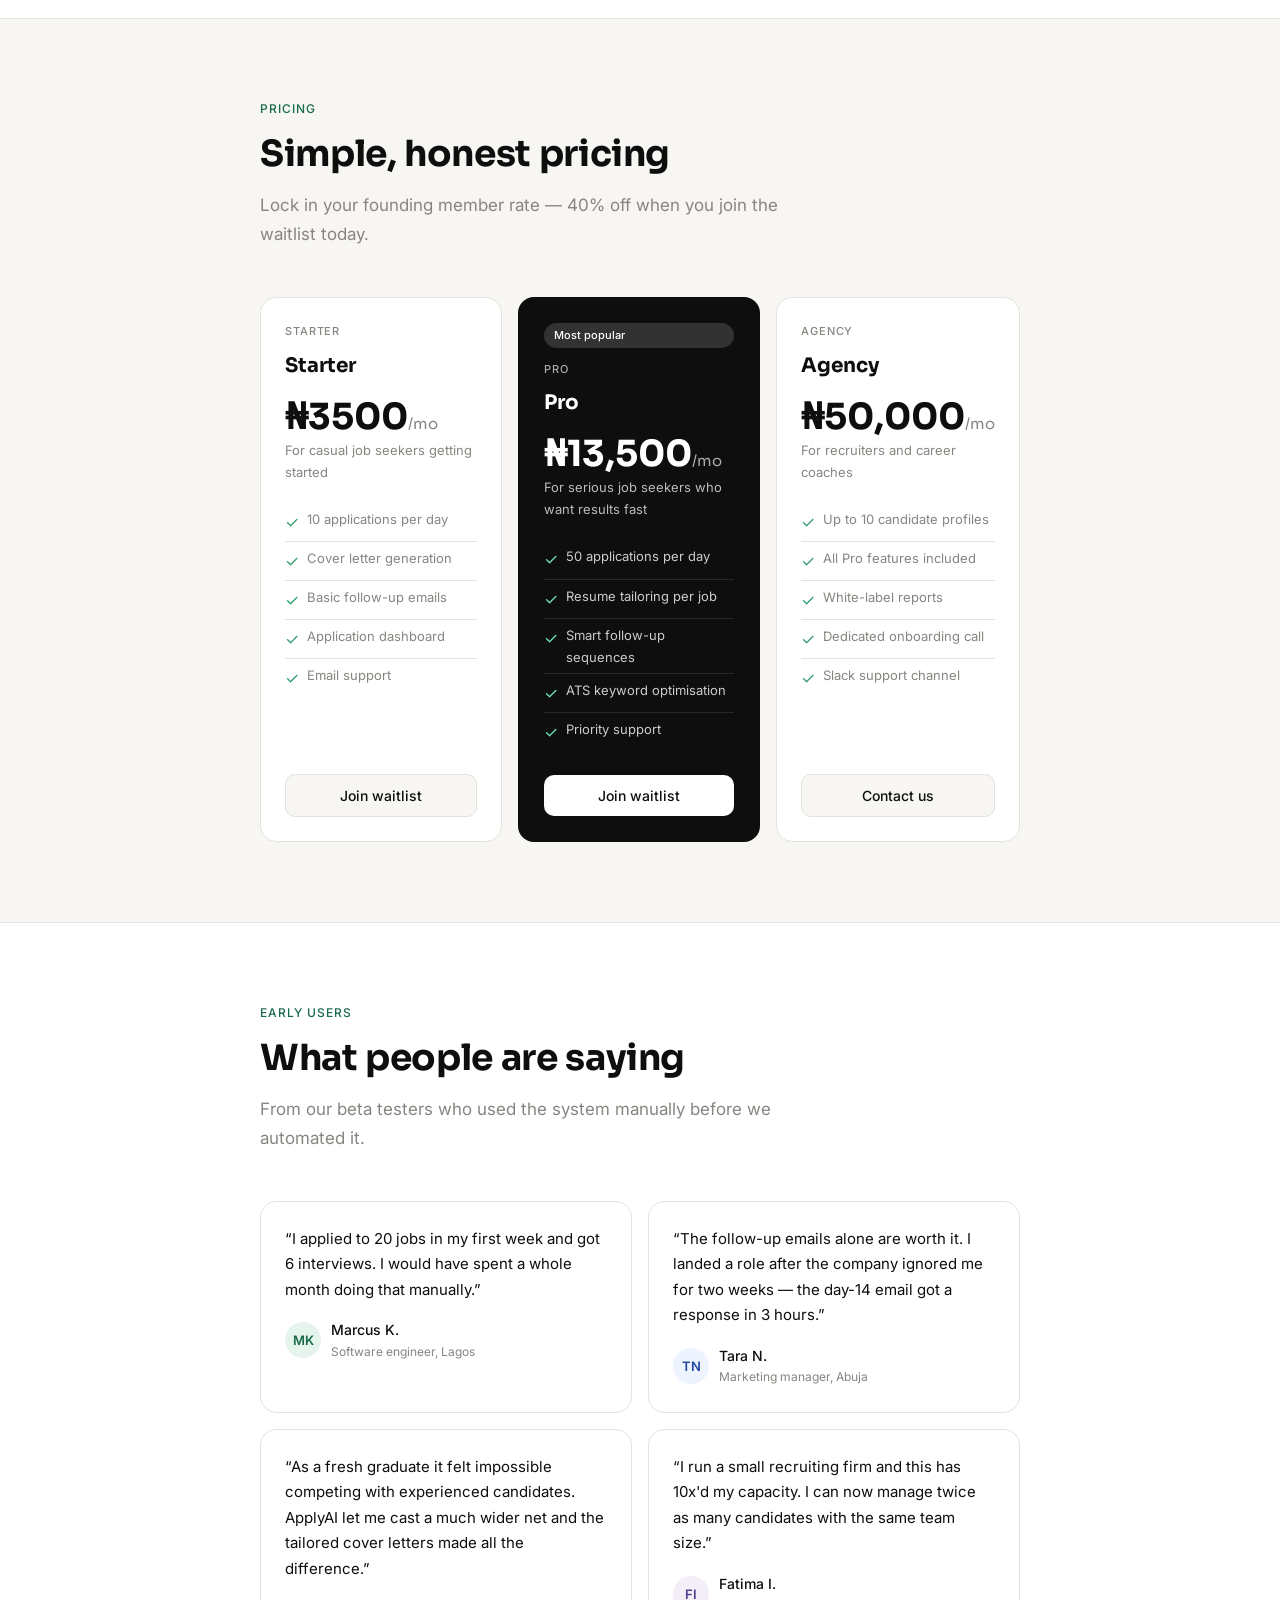
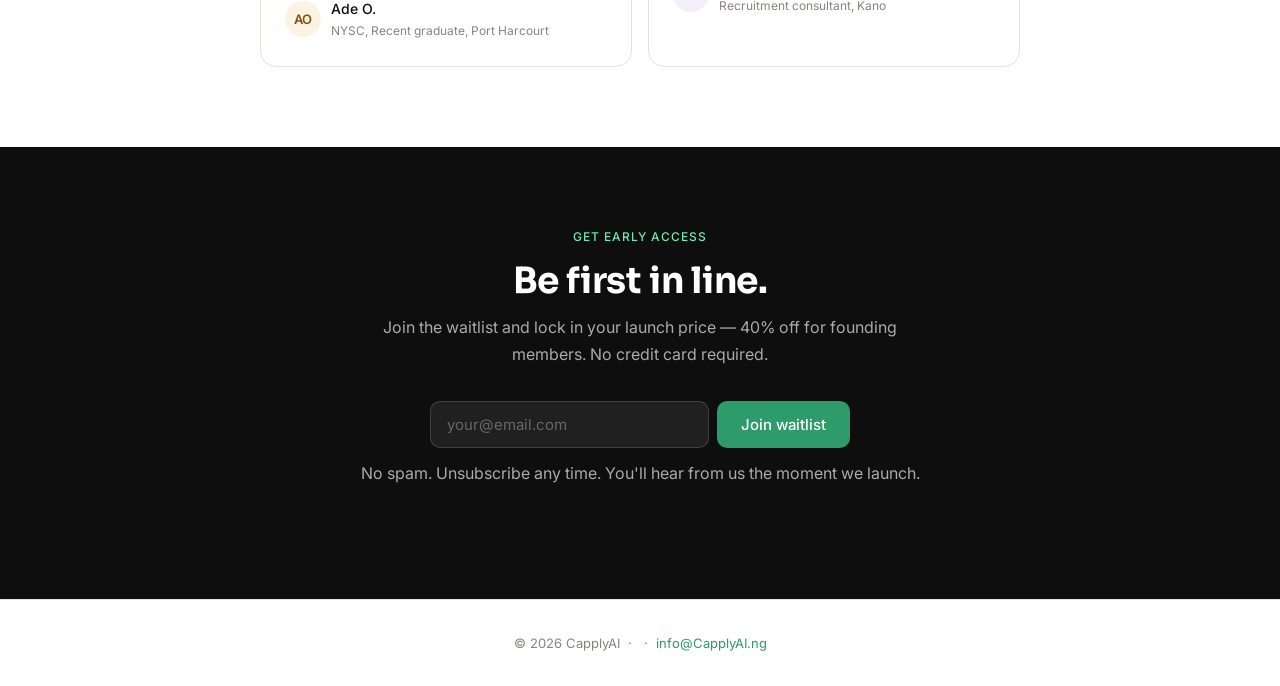
==== commit 79df47ca: "test" ====
--- a/CapplyAI/index.html
+++ b/CapplyAI/index.html
@@ -15,7 +15,7 @@
     </nav>
 
     <div class="hero">
-      <div class="hero-badge"><span></span> first 500 users — limited spots</div>
+      <div class="hero-badge"><span></span> first 50 users — limited spots</div>
       <h1>Apply to <em>50 jobs a day.</em><br />Without lifting a finger.</h1>
       <p class="hero-sub">Upload your resume, tell us what you're looking for, and our AI finds jobs, tailors your application, submits it, and follows up — on autopilot.</p>
       <div class="hero-form">
